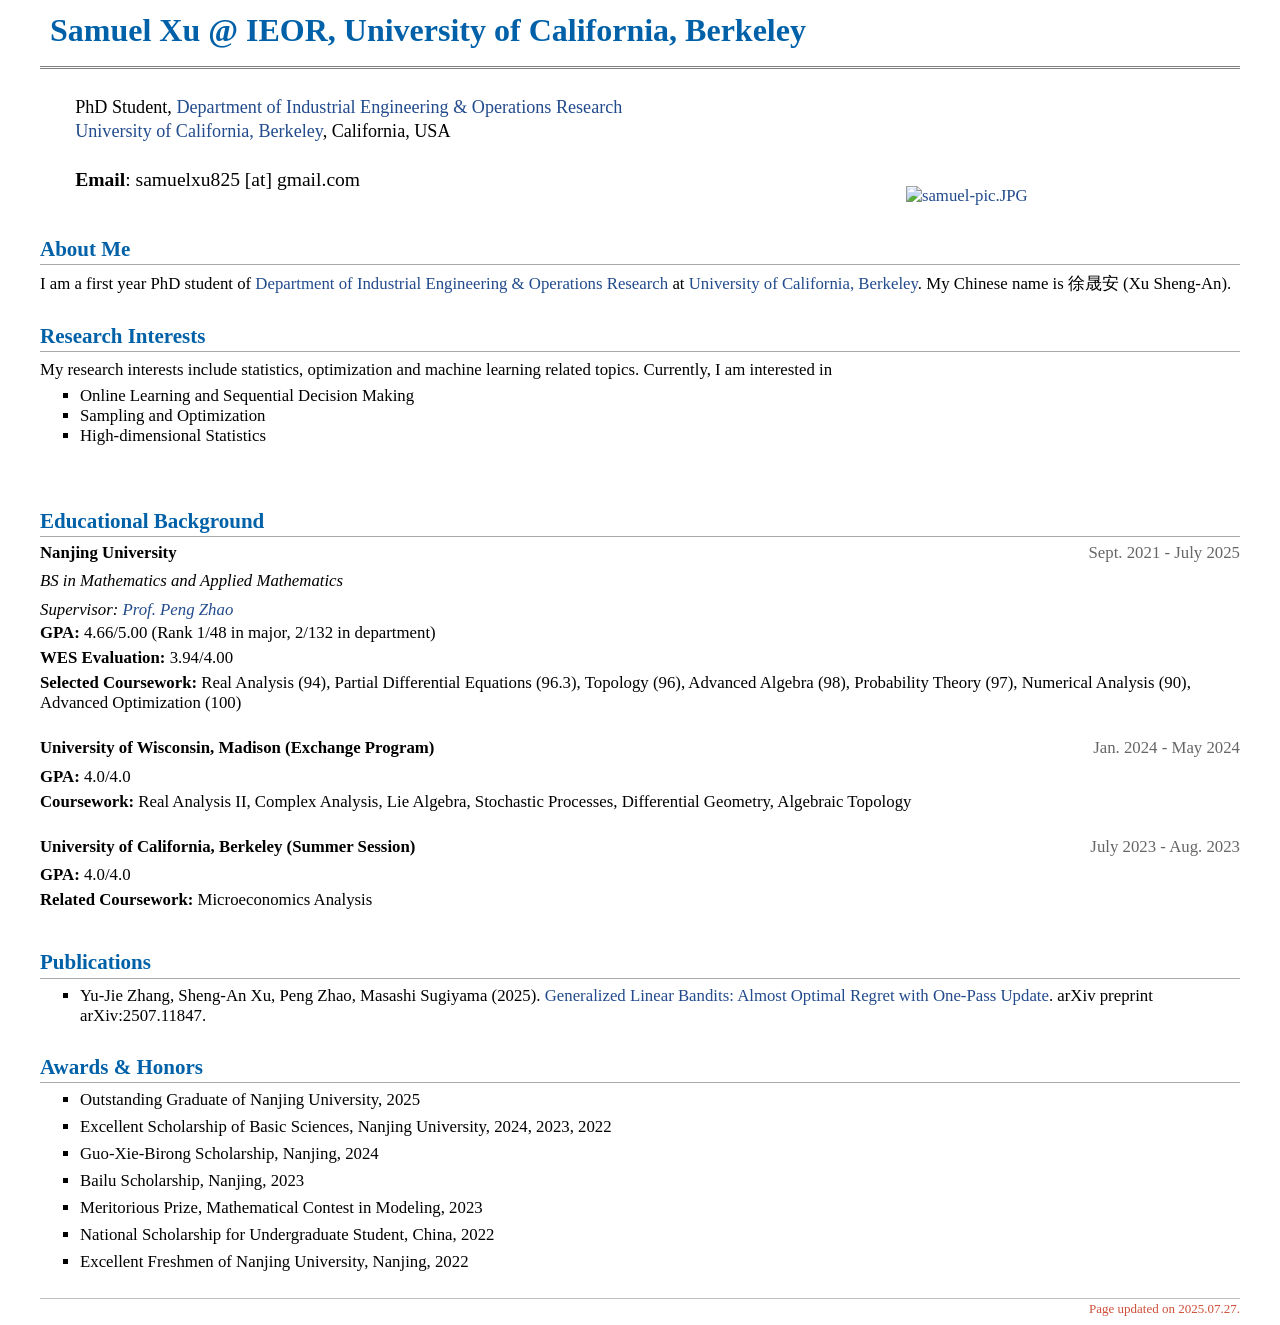
==== index.html @ 1477d94a "1" ====
<!DOCTYPE html PUBLIC "-//W3C//DTD XHTML 1.1//EN" "http://www.w3.org/TR/xhtml11/DTD/xhtml11.dtd">
<html xmlns="http://www.w3.org/1999/xhtml" xml:lang="en">
<head><meta http-equiv="Content-Type" content="text/html; charset=UTF-8">
<meta name="generator" content="jemdoc, see http://jemdoc.jaboc.net/">

<link rel="stylesheet" href="./Samuel@files/jemdoc.css" type="text/css">
<title>Samuel Xu</title>
</head>
<body data-gr-c-s-loaded="true" data-new-gr-c-s-check-loaded="14.1063.0" data-gr-ext-installed="">
<div id="layout-content">
<div id="toptitle">
<h1><span style="padding-left:10px;"></span><font size="+3">Samuel Xu @ IEOR, University of California, Berkeley</font> </h1>
</div>

<table class="imgtable"><tbody><tr>
<td><span style="padding-left:10px;"></span></td>
<td align="left" valign="bottom"><p>
    <font style = "font-size: 1.08em;">PhD Student, <a href="https://ieor.berkeley.edu">Department of Industrial Engineering & Operations Research</a></font><br>
    <!-- <font style = "font-size: 1.08em;">Undergraduate Student, <a href="https://math.nju.edu.cn">School of Mathematics, Nanjing University</a></font><br> -->
    <font style = "font-size: 1.08em;"><a href="https://berkeley.edu">University of California, Berkeley</a>, California, USA<br><br>
<font style = "font-size: 1.08em;"><b>Email</b>: samuelxu825 [at] gmail.com</font><br>
<!-- <font style = "font-size: 1.08em;"><b>Supervisor</b>: <a href="http://www.lamda.nju.edu.cn/zhaop" target="_blank">Prof. Peng Zhao</a>.</font> -->
<!-- <font style = "font-size: 1.08em;"><b>Supervisor</b>: <a href="https://sites.google.com/site/optyingcui/" target="_blank">Prof. Ying Cui</a>.</font> -->
</p>
<!-- [<a href="./resume/Shengan_Xu_CV.pdf">CV</a>, <a href="https://github.com/samuel-xu825">Github</a>] -->
</td>
<td><span style="padding-left:250px;"></span></td>
<td valign="bottom"><a href="./Samuel@files/samuel-pic.JPG"><img src="./Samuel@files/samuel-pic.JPG" alt="samuel-pic.JPG" width="266 px" height="200 px"></a>&nbsp;</td>
</tr></tbody></table>




<h2>About Me</h2>
<!-- I am a first year PhD student of <a href="https://math.nju.edu.cn">School of Mathematics</a> in <a href="https://njunju.nju.edu.cn/EN/wbout/main.htm">Nanjing University</a>. -->
I am a first year PhD student of <a href="https://ieor.berkeley.edu">Department of Industrial Engineering & Operations Research</a> at <a href="https://berkeley.edu">University of California, Berkeley</a>. 
My Chinese name is <span style="font-family: 'KaiTi', '楷体', serif;">徐晟安 (Xu Sheng-An)</span>.
<br>


<h2>Research Interests</h2>
<p>My research interests include statistics, optimization and machine learning related topics. Currently, I am interested in 
</p>
<ul>
	<li style = "margin: 0px 0">Online Learning and Sequential Decision Making</li>
	<li style = "margin: 0px 0">Sampling and Optimization</li>
	<li style = "margin: 0px 0">High-dimensional Statistics</li>
</ul><br>

<h2> Educational Background </h2>
    <div class="entry">
        <div class="school-header">
            <strong>Nanjing University</strong>
            <span class="date">Sept. 2021 - July 2025</span>
        </div>
        <div class="degree">
            <em>BS in Mathematics and Applied Mathematics</em>
        </div>
        <div class="supervisor">
            <em>Supervisor: <a href="http://www.lamda.nju.edu.cn/zhaop" target="_blank">Prof. Peng Zhao</a></em>
        </div>
        <div class="onecolentry">
            <ul class="highlights">
                <li><strong>GPA:</strong> 4.66/5.00 (Rank 1/48 in major, 2/132 in department)</li>
                <li><strong>WES Evaluation:</strong> 3.94/4.00</li>
                <li><strong>Selected Coursework:</strong> Real Analysis (94), Partial Differential Equations (96.3), Topology (96), Advanced Algebra (98), Probability Theory (97), Numerical Analysis (90), Advanced Optimization (100)</li>
            </ul>
        </div>
    </div>

    <div class="entry">
        <div class="school-header">
            <strong>University of Wisconsin, Madison (Exchange Program)</strong>
            <span class="date">Jan. 2024 - May 2024</span>
        </div>
        <div class="onecolentry">
            <ul class="highlights">
                <li><strong>GPA:</strong> 4.0/4.0</li>
                <li><strong>Coursework:</strong> Real Analysis II, Complex Analysis, Lie Algebra, Stochastic Processes, Differential Geometry, Algebraic Topology</li>
            </ul>
        </div>
    </div>

    <div class="entry">
        <div class="school-header">
            <strong>University of California, Berkeley (Summer Session)</strong>
            <span class="date">July 2023 - Aug. 2023</span>
        </div>
        <div class="onecolentry">
            <ul class="highlights">
                <li><strong>GPA:</strong> 4.0/4.0</li>
                <li><strong>Related Coursework:</strong> Microeconomics Analysis</li>
            </ul>
        </div>
    </div>

    <h2> Publications </h2>
    <ul>
    <li style = "margin: 7px 0">Yu-Jie Zhang, Sheng-An Xu, Peng Zhao, Masashi Sugiyama (2025). <a href="https://arxiv.org/abs/2507.11847">Generalized Linear Bandits: Almost Optimal Regret with One-Pass Update</a>. arXiv preprint arXiv:2507.11847.</li>
    </ul>
    
    <h2> Awards & Honors </h2>
    <ul>
    <li style = "margin: 7px 0">Outstanding Graduate of Nanjing University, 2025</li>
    <li style = "margin: 7px 0">Excellent Scholarship of Basic Sciences, Nanjing University, 2024, 2023, 2022</li>
    <li style = "margin: 7px 0">Guo-Xie-Birong Scholarship, Nanjing, 2024</li>	
    <li style = "margin: 7px 0">Bailu Scholarship, Nanjing, 2023</li>
    <li style = "margin: 7px 0">Meritorious Prize, Mathematical Contest in Modeling, 2023</li>
    <li style = "margin: 7px 0">National Scholarship for Undergraduate Student, China, 2022</li>
    <li style = "margin: 7px 0">Excellent Freshmen of Nanjing University, Nanjing, 2022</li>
    </ul>
    
    <div id="footer">
    <div id="footer-text">
    Page updated on 2025.07.27.
    </div>
    </div>
    </div>
    </div></body><grammarly-desktop-integration data-grammarly-shadow-root="true"></grammarly-desktop-integration></html>
---- Samuel@files/jemdoc.css ----
/* Default css file for jemdoc. */

table#tlayout {
    border: none;
    border-collapse: separate;
    background: white;
}

body {
	background: white;
	font-family: Georgia, serif;
	padding-bottom: 8px;
	margin: 0;
	text-align: center;
}

#layout-menu {
	background: #f6f6f6;
	border: 1px solid #dddddd;
	padding-top: 0.5em;
	padding-left: 8px;
	padding-right: 8px;
	font-size: 1em;
	width: auto;
	white-space: nowrap;
    text-align: left;
    vertical-align: top;
}

#layout-menu td {
	background: #f4f4f4;
    vertical-align: top;
}

#layout-content {
	padding-top: 0.0em;
	padding-left: 1.0em;
	padding-right: 1.0em;
    border: none;
    background: white;
    text-align: left;
    vertical-align: top;
    width:1200px;
    margin: auto;
    font-size: 1.05em;
}

#layout-menu a {
	line-height: 1.5em;
	margin-left: 0.5em;
}

tt {
    background: #ffffdd;
}

pre, tt {
	font-size: 90%;
	font-family: monaco, monospace;
}

a, a > tt {
	color: #224b8d;
	text-decoration: none;
}

a:hover {
	border-bottom: 1px gray dotted;
}

#layout-menu a.current:link, #layout-menu a.current:visited {
	color: #022b6d;
	border-bottom: 1px gray solid;
}
#layout-menu a:link, #layout-menu a:visited, #layout-menu a:hover {
	color: #527bbd;
	text-decoration: none;
}
#layout-menu a:hover {
	text-decoration: none;
}

div.menu-category {
	border-bottom: 1px solid gray;
	margin-top: 0.8em;
	padding-top: 0.2em;
	padding-bottom: 0.1em;
	font-weight: bold;
}

div.menu-item {
	padding-left: 16px;
	text-indent: -16px;
}

div#toptitle {
	padding-bottom: 0.2em;
	margin-bottom: 1.5em;
	border-bottom: 3px double gray;
}

/* Reduce space if we begin the page with a title. */
div#toptitle + h2, div#toptitle + h3 {
	margin-top: -0.7em;
}

div#subtitle {
	margin-top: 0.0em;
	margin-bottom: 0.0em;
	padding-top: 0em;
	padding-bottom: 0.1em;
}

em {
	font-style: italic;
}

strong {
	font-weight: bold;
}


h1, h2, h3 {
	margin-top: 0.7em;
	margin-bottom: 0.3em;
	padding-bottom: 0.2em;
	line-height: 1.0;
	padding-top: 0.5em;
	border-bottom: 1px solid #aaaaaa;
	font-family: Georgia, serif;
}

h1 {
    color: #0061A8;
	font-size: 165%;
}

h2 {
    color: #0061A8;
	padding-top: 0.8em;
	font-size: 125%;
}

h2 + h3 {
    padding-top: 0.2em;
}

h3 {
    color: #000000;
	font-size: 110%;
	border-bottom: none;
}

p {
	margin-top: 0.0em;
	margin-bottom: 0.8em;
	padding: 0;
	line-height: 1.3;
}

pre {
	padding: 0;
	margin: 0;
}

div#footer {
	font-size: small;
	border-top: 1px solid #c0c0c0;
	padding-top: 0.1em;
	margin-top: 2.0em;
	color: #CD4F39;
}

div#footer a {
	color: #80a0b0;
}

div#footer-text {
	float: right;
	padding-bottom: 8px;
}

ul, ol, dl {
	margin-top: 0.2em;
	padding-top: 0;
	margin-bottom: 0.8em;
}

dt {
	margin-top: 0.5em;
	margin-bottom: 0;
}

dl {
	margin-left: 20px;
}

dd {
	color: #222222;
}

dd > *:first-child {
	margin-top: 0;
}

ul {
	list-style-position: outside;
	list-style-type: square;
}

p + ul, p + ol {
	margin-top: -0.5em;
}

li ul, li ol {
	margin-top: -0.3em;
}

ol {
	list-style-position: outside;
	list-style-type: decimal;
}

li p, dd p {
	margin-bottom: 0.3em;
}


ol ol {
	list-style-type: lower-alpha;
}

ol ol ol {
	list-style-type: lower-roman;
}

p + div.codeblock {
	margin-top: -0.6em;
}

div.codeblock, div.infoblock {
	margin-right: 0%;
	margin-top: 1.2em;
	margin-bottom: 1.3em;
}

div.blocktitle {
	font-weight: bold;
	color: #cd7b62;
	margin-top: 1.2em;
	margin-bottom: 0.1em;
}

div.blockcontent {
	border: 1px solid silver;
	padding: 0.3em 0.5em;
}

div.infoblock > div.blockcontent {
	background: #ffffee;
}

div.blockcontent p + ul, div.blockcontent p + ol {
	margin-top: 0.4em;
}

div.infoblock p {
	margin-bottom: 0em;
}

div.infoblock li p, div.infoblock dd p {
	margin-bottom: 0.5em;
}

div.infoblock p + p {
	margin-top: 0.8em;
}

div.codeblock > div.blockcontent {
	background: #f6f6f6;
}

span.pycommand {
	color: #000070;
}

span.statement {
	color: #008800;
}
span.builtin {
	color: #000088;
}
span.special {
	color: #990000;
}
span.operator {
	color: #880000;
}
span.error {
	color: #aa0000;
}
span.comment, span.comment > *, span.string, span.string > * {
	color: #606060;
}

@media print {
	#layout-menu { display: none; }
}

#fwtitle {
	margin: 2px;
}

#fwtitle #toptitle {
	padding-left: 0.5em;
	margin-bottom: 0.5em;
}

#layout-content h1:first-child, #layout-content h2:first-child, #layout-content h3:first-child {
	margin-top: -0.7em;
}

div#toptitle h1, #layout-content div#toptitle h1 {
	margin-bottom: 0.5em;
	padding-bottom: 0.1em;
	padding-top: 0;
	margin-top: 0.5em;
	border-bottom: none;
}

img.eq {
	padding: 0;
	padding-left: 0.1em;
	padding-right: 0.1em;
	margin: 0;
}

img.eqwl {
	padding-left: 2em;
	padding-top: 0.6em;
	padding-bottom: 0.2em;
	margin: 0;
}

table {
    border: 2px solid black;
    border-collapse: collapse;
}

td {
    padding: 2px;
    padding-left: 0.5em;
    padding-right: 0.5em;
    text-align: center;
    border: 1px solid gray;
}

table + table {
    margin-top: 1em;
}

tr.heading {
    font-weight: bold;
    border-bottom: 2px solid black;
}

img {
    border: none;
}

table.imgtable, table.imgtable td {
    border: none;
    text-align: left;
}

.school-header {
    display: flex;
    justify-content: space-between;
    align-items: baseline;
    margin-bottom: 0.5em; /* 调整学校名称和日期与下方内容的间距 */
}

.school-header strong {
    margin-right: 1em; /* 增加学校名称和日期之间的间距 */
}

.date {
    font-weight: normal;
    color: #666; /* 可选：让日期颜色稍浅 */
}

.degree {
    margin-bottom: 0.5em; /* 调整专业名称与下方内容的间距 */
}

.entry {
    margin-bottom: 1.5em; /* 调整每个教育经历之间的间距 */
}

.highlights {
    list-style-type: none;
    padding-left: 0;
}

.highlights li {
    margin-bottom: 0.3em; /* 调整列表项之间的间距 */
}
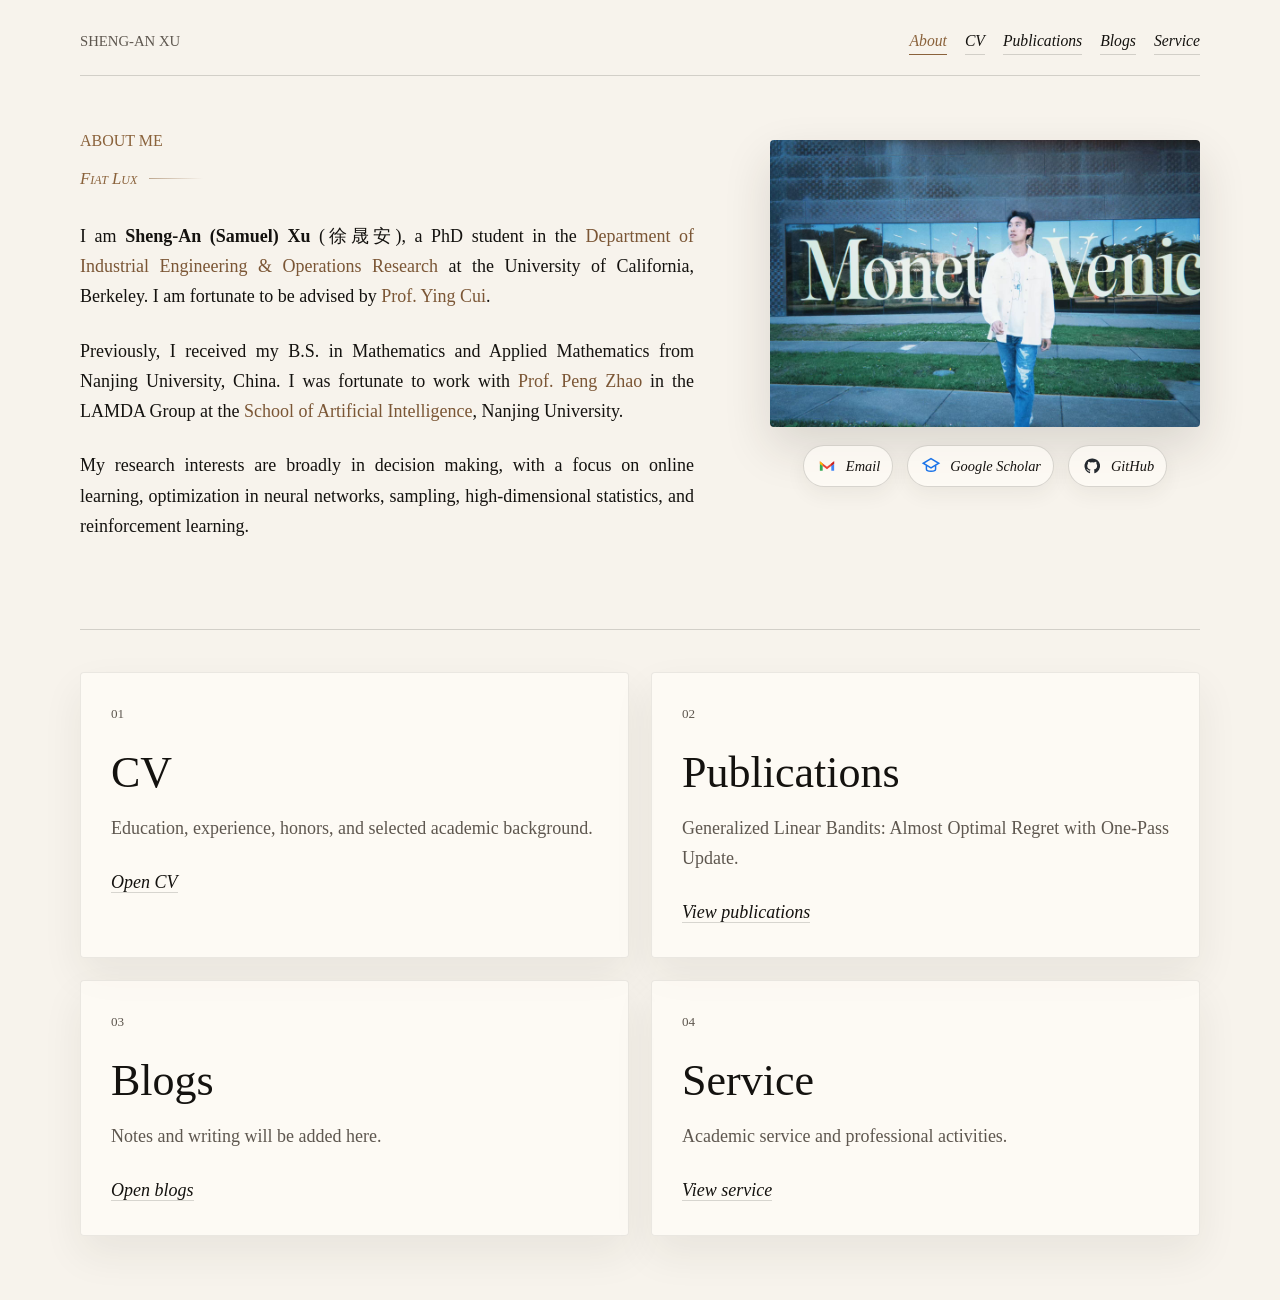
==== commit bc63479a: "Update personal homepage and CV" ====
--- a/index.html
+++ b/index.html
@@ -1,119 +1,116 @@
-<!DOCTYPE html PUBLIC "-//W3C//DTD XHTML 1.1//EN" "http://www.w3.org/TR/xhtml11/DTD/xhtml11.dtd">
-<html xmlns="http://www.w3.org/1999/xhtml" xml:lang="en">
-<head><meta http-equiv="Content-Type" content="text/html; charset=UTF-8">
-<meta name="generator" content="jemdoc, see http://jemdoc.jaboc.net/">
+<!DOCTYPE html>
+<html lang="en">
+<head>
+  <meta charset="UTF-8">
+  <meta name="viewport" content="width=device-width, initial-scale=1.0">
+  <meta name="description" content="Personal homepage of Sheng-An (Samuel) Xu.">
+  <link rel="stylesheet" href="./Samuel@files/jemdoc.css" type="text/css">
+  <link rel="icon" href="data:,">
+  <title>Sheng-An (Samuel) Xu</title>
+</head>
+<body>
+  <main class="page">
+    <header class="site-header">
+      <p class="small-title"><a href="./index.html">Sheng-An Xu</a></p>
+      <nav class="top-links" aria-label="Site navigation">
+        <a href="./index.html" aria-current="page">About</a>
+        <a href="./cv.html">CV</a>
+        <a href="./publications.html">Publications</a>
+        <a href="./blogs.html">Blogs</a>
+        <a href="./service.html">Service</a>
+      </nav>
+    </header>
 
-<link rel="stylesheet" href="./Samuel@files/jemdoc.css" type="text/css">
-<title>Samuel Xu</title>
-</head>
-<body data-gr-c-s-loaded="true" data-new-gr-c-s-check-loaded="14.1063.0" data-gr-ext-installed="">
-<div id="layout-content">
-<div id="toptitle">
-<h1><span style="padding-left:10px;"></span><font size="+3">Samuel Xu @ IEOR, University of California, Berkeley</font> </h1>
-</div>
+    <section id="about" class="intro" aria-labelledby="about-title">
+      <div class="about-text">
+        <div class="identity">
+          <h1 id="about-title">About me</h1>
+          <p class="latin-motto">Fiat Lux</p>
+        </div>
 
-<table class="imgtable"><tbody><tr>
-<td><span style="padding-left:10px;"></span></td>
-<td align="left" valign="bottom"><p>
-    <font style = "font-size: 1.08em;">PhD Student, <a href="https://ieor.berkeley.edu">Department of Industrial Engineering & Operations Research</a></font><br>
-    <!-- <font style = "font-size: 1.08em;">Undergraduate Student, <a href="https://math.nju.edu.cn">School of Mathematics, Nanjing University</a></font><br> -->
-    <font style = "font-size: 1.08em;"><a href="https://berkeley.edu">University of California, Berkeley</a>, California, USA<br><br>
-<font style = "font-size: 1.08em;"><b>Email</b>: samuelxu825 [at] gmail.com</font><br>
-<!-- <font style = "font-size: 1.08em;"><b>Supervisor</b>: <a href="http://www.lamda.nju.edu.cn/zhaop" target="_blank">Prof. Peng Zhao</a>.</font> -->
-<!-- <font style = "font-size: 1.08em;"><b>Supervisor</b>: <a href="https://sites.google.com/site/optyingcui/" target="_blank">Prof. Ying Cui</a>.</font> -->
-</p>
-<!-- [<a href="./resume/Shengan_Xu_CV.pdf">CV</a>, <a href="https://github.com/samuel-xu825">Github</a>] -->
-</td>
-<td><span style="padding-left:250px;"></span></td>
-<td valign="bottom"><a href="./Samuel@files/samuel-pic.JPG"><img src="./Samuel@files/samuel-pic.JPG" alt="samuel-pic.JPG" width="266 px" height="200 px"></a>&nbsp;</td>
-</tr></tbody></table>
+        <div class="about-copy">
+          <p>
+            I am <strong>Sheng-An (Samuel) Xu</strong> (徐晟安), a PhD student in the
+            <a href="https://ieor.berkeley.edu" target="_blank" rel="noopener">Department of Industrial Engineering &amp; Operations Research</a> at the University of California, Berkeley. I am fortunate to be advised by
+            <a href="https://sites.google.com/site/optyingcui/" target="_blank" rel="noopener">Prof. Ying Cui</a>.
+          </p>
+          <p>
+            Previously, I received my B.S. in Mathematics and Applied Mathematics from Nanjing University, China. I was fortunate to work with
+            <a href="https://www.pengzhao-ml.com" target="_blank" rel="noopener">Prof. Peng Zhao</a> in the LAMDA Group at the
+            <a href="https://ai.nju.edu.cn/main.psp" target="_blank" rel="noopener">School of Artificial Intelligence</a>, Nanjing University.
+          </p>
+          <p>
+            My research interests are broadly in decision making, with a focus on online learning, optimization in neural networks, sampling, high-dimensional statistics, and reinforcement learning.
+          </p>
+        </div>
+      </div>
 
+      <figure class="hero-figure">
+        <img src="./400.JPG" alt="Sheng-An Xu at the Monet exhibition">
+        <figcaption class="profile-links" aria-label="Profile links">
+          <a class="profile-link gmail-link" href="mailto:shengan_xu@berkeley.edu" aria-label="Email Sheng-An Xu">
+            <span class="icon gmail-icon" aria-hidden="true">
+              <svg viewBox="0 0 24 24" focusable="false">
+                <path d="M4.2 6.8v10.4h3.1V9.9L12 13.4l4.7-3.5v7.3h3.1V6.8l-7.8 5.9-7.8-5.9z" fill="#ffffff"/>
+                <path d="M4.2 6.8l7.8 5.9 7.8-5.9v2.8L12 15.5 4.2 9.6V6.8z" fill="#ea4335"/>
+                <path d="M4.2 9.6v7.6h3.1v-5.3L4.2 9.6z" fill="#34a853"/>
+                <path d="M16.7 11.9v5.3h3.1V9.6l-3.1 2.3z" fill="#4285f4"/>
+                <path d="M4.2 6.8v2.8l3.1 2.3V9.2L4.2 6.8z" fill="#fbbc04"/>
+                <path d="M19.8 6.8l-3.1 2.4v2.7l3.1-2.3V6.8z" fill="#c5221f"/>
+              </svg>
+            </span>
+            <span>Email</span>
+          </a>
+          <a class="profile-link scholar-link" href="https://scholar.google.com/citations?user=dIqdd3AAAAAJ&hl=en" target="_blank" rel="noopener" aria-label="Google Scholar profile">
+            <span class="icon scholar-icon" aria-hidden="true">
+              <svg viewBox="0 0 24 24" focusable="false">
+                <path d="M12 4l8.5 5L12 14 3.5 9 12 4z" fill="none" stroke="currentColor" stroke-width="1.6"/>
+                <path d="M7 11.4v4.1c0 1.1 2.2 2.2 5 2.2s5-1.1 5-2.2v-4.1" fill="none" stroke="currentColor" stroke-width="1.6"/>
+              </svg>
+            </span>
+            <span>Google Scholar</span>
+          </a>
+          <a class="profile-link github-link" href="https://github.com/samuel-xu825" target="_blank" rel="noopener" aria-label="GitHub profile">
+            <span class="icon github-icon" aria-hidden="true">
+              <svg viewBox="0 0 24 24" focusable="false">
+                <path d="M12 3.8a8.2 8.2 0 0 0-2.6 16c.4.1.5-.2.5-.4v-1.5c-2.2.5-2.7-.9-2.7-.9-.4-.9-.9-1.2-.9-1.2-.8-.5.1-.5.1-.5.8.1 1.3.9 1.3.9.8 1.3 2 1 2.2.8.1-.6.3-1 .5-1.2-1.8-.2-3.6-.9-3.6-4a3.1 3.1 0 0 1 .9-2.2c-.1-.2-.4-1 .1-2.1 0 0 .7-.2 2.3.8a7.7 7.7 0 0 1 4.2 0c1.6-1 2.3-.8 2.3-.8.5 1.1.2 1.9.1 2.1a3.1 3.1 0 0 1 .9 2.2c0 3.1-1.9 3.8-3.6 4 .3.2.5.7.5 1.5v2.1c0 .2.2.5.6.4A8.2 8.2 0 0 0 12 3.8z" fill="currentColor"/>
+              </svg>
+            </span>
+            <span>GitHub</span>
+          </a>
+        </figcaption>
+      </figure>
+    </section>
 
+    <section class="modules" aria-label="Homepage modules">
+      <article class="module">
+        <p class="module-label">01</p>
+        <h2>CV</h2>
+        <p>Education, experience, honors, and selected academic background.</p>
+        <a href="./cv.html">Open CV</a>
+      </article>
 
+      <article class="module">
+        <p class="module-label">02</p>
+        <h2>Publications</h2>
+        <p>Generalized Linear Bandits: Almost Optimal Regret with One-Pass Update.</p>
+        <a href="./publications.html">View publications</a>
+      </article>
 
-<h2>About Me</h2>
-<!-- I am a first year PhD student of <a href="https://math.nju.edu.cn">School of Mathematics</a> in <a href="https://njunju.nju.edu.cn/EN/wbout/main.htm">Nanjing University</a>. -->
-I am a first year PhD student of <a href="https://ieor.berkeley.edu">Department of Industrial Engineering & Operations Research</a> at <a href="https://berkeley.edu">University of California, Berkeley</a>. 
-My Chinese name is <span style="font-family: 'KaiTi', '楷体', serif;">徐晟安 (Xu Sheng-An)</span>.
-<br>
+      <article class="module">
+        <p class="module-label">03</p>
+        <h2>Blogs</h2>
+        <p>Notes and writing will be added here.</p>
+        <a href="./blogs.html">Open blogs</a>
+      </article>
 
-
-<h2>Research Interests</h2>
-<p>My research interests include statistics, optimization and machine learning related topics. Currently, I am interested in 
-</p>
-<ul>
-	<li style = "margin: 0px 0">Online Learning and Sequential Decision Making</li>
-	<li style = "margin: 0px 0">Sampling and Optimization</li>
-	<li style = "margin: 0px 0">High-dimensional Statistics</li>
-</ul><br>
-
-<h2> Educational Background </h2>
-    <div class="entry">
-        <div class="school-header">
-            <strong>Nanjing University</strong>
-            <span class="date">Sept. 2021 - July 2025</span>
-        </div>
-        <div class="degree">
-            <em>BS in Mathematics and Applied Mathematics</em>
-        </div>
-        <div class="supervisor">
-            <em>Supervisor: <a href="http://www.lamda.nju.edu.cn/zhaop" target="_blank">Prof. Peng Zhao</a></em>
-        </div>
-        <div class="onecolentry">
-            <ul class="highlights">
-                <li><strong>GPA:</strong> 4.66/5.00 (Rank 1/48 in major, 2/132 in department)</li>
-                <li><strong>WES Evaluation:</strong> 3.94/4.00</li>
-                <li><strong>Selected Coursework:</strong> Real Analysis (94), Partial Differential Equations (96.3), Topology (96), Advanced Algebra (98), Probability Theory (97), Numerical Analysis (90), Advanced Optimization (100)</li>
-            </ul>
-        </div>
-    </div>
-
-    <div class="entry">
-        <div class="school-header">
-            <strong>University of Wisconsin, Madison (Exchange Program)</strong>
-            <span class="date">Jan. 2024 - May 2024</span>
-        </div>
-        <div class="onecolentry">
-            <ul class="highlights">
-                <li><strong>GPA:</strong> 4.0/4.0</li>
-                <li><strong>Coursework:</strong> Real Analysis II, Complex Analysis, Lie Algebra, Stochastic Processes, Differential Geometry, Algebraic Topology</li>
-            </ul>
-        </div>
-    </div>
-
-    <div class="entry">
-        <div class="school-header">
-            <strong>University of California, Berkeley (Summer Session)</strong>
-            <span class="date">July 2023 - Aug. 2023</span>
-        </div>
-        <div class="onecolentry">
-            <ul class="highlights">
-                <li><strong>GPA:</strong> 4.0/4.0</li>
-                <li><strong>Related Coursework:</strong> Microeconomics Analysis</li>
-            </ul>
-        </div>
-    </div>
-
-    <h2> Publications </h2>
-    <ul>
-    <li style = "margin: 7px 0">Yu-Jie Zhang, Sheng-An Xu, Peng Zhao, Masashi Sugiyama (2025). <a href="https://arxiv.org/abs/2507.11847">Generalized Linear Bandits: Almost Optimal Regret with One-Pass Update</a>. arXiv preprint arXiv:2507.11847.</li>
-    </ul>
-    
-    <h2> Awards & Honors </h2>
-    <ul>
-    <li style = "margin: 7px 0">Outstanding Graduate of Nanjing University, 2025</li>
-    <li style = "margin: 7px 0">Excellent Scholarship of Basic Sciences, Nanjing University, 2024, 2023, 2022</li>
-    <li style = "margin: 7px 0">Guo-Xie-Birong Scholarship, Nanjing, 2024</li>	
-    <li style = "margin: 7px 0">Bailu Scholarship, Nanjing, 2023</li>
-    <li style = "margin: 7px 0">Meritorious Prize, Mathematical Contest in Modeling, 2023</li>
-    <li style = "margin: 7px 0">National Scholarship for Undergraduate Student, China, 2022</li>
-    <li style = "margin: 7px 0">Excellent Freshmen of Nanjing University, Nanjing, 2022</li>
-    </ul>
-    
-    <div id="footer">
-    <div id="footer-text">
-    Page updated on 2025.07.27.
-    </div>
-    </div>
-    </div>
-    </div></body><grammarly-desktop-integration data-grammarly-shadow-root="true"></grammarly-desktop-integration></html>+      <article class="module">
+        <p class="module-label">04</p>
+        <h2>Service</h2>
+        <p>Academic service and professional activities.</p>
+        <a href="./service.html">View service</a>
+      </article>
+    </section>
+  </main>
+</body>
+</html>
--- a/Samuel@files/jemdoc.css
+++ b/Samuel@files/jemdoc.css
@@ -1,407 +1,643 @@
-/* Default css file for jemdoc. */
-
-table#tlayout {
-    border: none;
-    border-collapse: separate;
-    background: white;
+:root {
+  --paper: #f7f3ec;
+  --paper-strong: #fffdf7;
+  --ink: #14120f;
+  --muted: #5e574f;
+  --line: rgba(23, 20, 17, 0.16);
+  --accent: #8a623b;
+  --link: #7b5635;
+  --link-hover: #4d3421;
+  --soft-shadow: 0 18px 42px rgba(44, 36, 27, 0.07);
+}
+
+* {
+  box-sizing: border-box;
+}
+
+html {
+  scroll-behavior: smooth;
 }
 
 body {
-	background: white;
-	font-family: Georgia, serif;
-	padding-bottom: 8px;
-	margin: 0;
-	text-align: center;
-}
-
-#layout-menu {
-	background: #f6f6f6;
-	border: 1px solid #dddddd;
-	padding-top: 0.5em;
-	padding-left: 8px;
-	padding-right: 8px;
-	font-size: 1em;
-	width: auto;
-	white-space: nowrap;
+  margin: 0;
+  background: var(--paper);
+  color: var(--ink);
+  font-family: Palatino, "Palatino Linotype", "Book Antiqua", Georgia, "Times New Roman", serif;
+  font-size: 18px;
+  line-height: 1.68;
+  overflow-wrap: break-word;
+}
+
+a {
+  color: var(--link);
+  text-decoration: none;
+  overflow-wrap: anywhere;
+}
+
+a:hover {
+  color: var(--link-hover);
+}
+
+.page {
+  width: min(1120px, calc(100% - 44px));
+  margin: 0 auto;
+  padding: 28px 0 64px;
+}
+
+.site-header {
+  display: flex;
+  align-items: center;
+  justify-content: space-between;
+  gap: 24px;
+  padding: 0 0 20px;
+  border-bottom: 1px solid var(--line);
+}
+
+.small-title {
+  margin: 0;
+  color: var(--muted);
+  font-size: 0.92rem;
+  letter-spacing: 0;
+  text-transform: uppercase;
+}
+
+.small-title a {
+  color: inherit;
+}
+
+.top-links {
+  display: flex;
+  flex-wrap: wrap;
+  justify-content: flex-end;
+  gap: 18px;
+  font-size: 0.98rem;
+  font-style: italic;
+}
+
+.top-links a,
+.module a {
+  color: var(--ink);
+  border-bottom: 1px solid var(--line);
+}
+
+.top-links a:hover,
+.top-links a[aria-current="page"],
+.module a:hover {
+  color: var(--accent);
+  border-bottom-color: var(--accent);
+}
+
+.intro {
+  display: grid;
+  grid-template-columns: minmax(0, 1fr) minmax(300px, 430px);
+  align-items: start;
+  gap: clamp(34px, 6vw, 76px);
+  padding: 54px 0 64px;
+  border-bottom: 1px solid var(--line);
+}
+
+.about-text {
+  min-width: 0;
+}
+
+.hero-figure {
+  justify-self: end;
+  width: min(100%, 430px);
+  margin: 10px 0 0;
+  padding: 0;
+}
+
+.hero-figure img {
+  display: block;
+  width: 100%;
+  height: auto;
+  border-radius: 4px;
+  box-shadow: 0 20px 48px rgba(46, 37, 28, 0.14);
+}
+
+.profile-links {
+  display: flex;
+  justify-content: center;
+  gap: 14px;
+  margin-top: 18px;
+}
+
+.profile-link {
+  display: inline-flex;
+  align-items: center;
+  gap: 8px;
+  padding: 8px 12px;
+  color: var(--ink);
+  background: rgba(255, 253, 247, 0.72);
+  border: 1px solid var(--line);
+  border-radius: 999px;
+  font-size: 0.9rem;
+  font-style: italic;
+  box-shadow: 0 8px 20px rgba(52, 43, 33, 0.06);
+}
+
+.profile-link:hover {
+  color: var(--link);
+  border-color: rgba(123, 86, 53, 0.32);
+}
+
+.icon {
+  display: inline-flex;
+  align-items: center;
+  justify-content: center;
+  width: 22px;
+  height: 22px;
+}
+
+.icon svg {
+  display: block;
+  width: 22px;
+  height: 22px;
+}
+
+.gmail-icon {
+  color: #c74636;
+}
+
+.scholar-icon {
+  color: #1a73e8;
+}
+
+.github-icon {
+  color: #24292f;
+}
+
+.module-label {
+  margin: 0 0 16px;
+  color: var(--accent);
+  font-size: 0.82rem;
+  letter-spacing: 0;
+  text-transform: uppercase;
+}
+
+h2 {
+  margin: 0;
+  font-weight: 400;
+  letter-spacing: 0;
+}
+
+h1 {
+  margin: 0;
+  color: var(--accent);
+  font-size: 1rem;
+  font-weight: 400;
+  letter-spacing: 0;
+  line-height: 1.4;
+  text-transform: uppercase;
+}
+
+.identity {
+  margin-bottom: 28px;
+}
+
+.latin-motto {
+  display: inline-flex;
+  align-items: center;
+  gap: 12px;
+  margin: 12px 0 0;
+  color: var(--accent);
+  font-size: 1.05rem;
+  font-style: italic;
+  font-variant: small-caps;
+}
+
+.latin-motto::after {
+  content: "";
+  width: 54px;
+  height: 1px;
+  background: linear-gradient(to right, rgba(138, 98, 59, 0.52), rgba(138, 98, 59, 0));
+}
+
+.chinese-name {
+  margin: 28px 0 0;
+  font-family: KaiTi, STKaiti, "楷体", "Kaiti SC", serif;
+  font-size: 2rem;
+  letter-spacing: 0.22em;
+}
+
+.about-copy {
+  max-width: 660px;
+  min-width: 0;
+}
+
+.about-copy p {
+  margin: 0 0 24px;
+  color: var(--ink);
+}
+
+.about-copy p,
+.module p,
+.cv-item p,
+.cv-item li,
+.skill-grid p,
+.quiet-card p,
+.pub-venue {
+  text-align: justify;
+  text-justify: inter-word;
+  hyphens: auto;
+}
+
+.modules {
+  display: grid;
+  grid-template-columns: repeat(2, minmax(0, 1fr));
+  gap: 22px;
+  padding-top: 42px;
+}
+
+.module {
+  min-height: 218px;
+  padding: 30px;
+  background: rgba(255, 253, 247, 0.72);
+  border: 1px solid rgba(23, 20, 17, 0.08);
+  border-radius: 4px;
+  box-shadow: var(--soft-shadow);
+}
+
+.module h2 {
+  margin-bottom: 16px;
+  font-size: clamp(1.75rem, 3.6vw, 2.75rem);
+  line-height: 1.08;
+}
+
+.module p {
+  margin: 0 0 24px;
+  color: var(--muted);
+}
+
+.module a {
+  font-style: italic;
+}
+
+.subpage {
+  padding: 56px 0 20px;
+}
+
+.page-heading {
+  display: flex;
+  align-items: flex-end;
+  justify-content: space-between;
+  gap: 24px;
+  margin-bottom: 38px;
+  padding-bottom: 28px;
+  border-bottom: 1px solid var(--line);
+}
+
+.page-heading h1 {
+  margin: 0;
+  color: var(--ink);
+  font-size: clamp(2.05rem, 4vw, 3.05rem);
+  font-weight: 400;
+  letter-spacing: 0;
+  line-height: 1.1;
+  text-transform: none;
+}
+
+.eyebrow {
+  margin: 0 0 12px;
+  color: var(--accent);
+  font-size: 0.78rem;
+  letter-spacing: 0;
+  text-transform: uppercase;
+}
+
+.page-action {
+  color: var(--ink);
+  border-bottom: 1px solid var(--line);
+  font-style: italic;
+  white-space: nowrap;
+}
+
+.page-action:hover {
+  color: var(--accent);
+  border-bottom-color: var(--accent);
+}
+
+.cv-shell {
+  display: grid;
+  grid-template-columns: 190px minmax(0, 1fr);
+  gap: clamp(24px, 5vw, 46px);
+  align-items: start;
+}
+
+.cv-toc {
+  position: sticky;
+  top: 24px;
+  display: flex;
+  flex-direction: column;
+  gap: 11px;
+  padding-top: 8px;
+  font-size: 0.96rem;
+  font-style: italic;
+}
+
+.cv-toc a {
+  width: fit-content;
+  color: var(--ink);
+  border-bottom: 1px solid var(--line);
+}
+
+.cv-toc a:hover {
+  color: var(--accent);
+  border-bottom-color: var(--accent);
+}
+
+.cv-card,
+.quiet-card,
+.publication-item {
+  background: rgba(255, 253, 247, 0.78);
+  border: 1px solid rgba(23, 20, 17, 0.08);
+  border-radius: 4px;
+  box-shadow: var(--soft-shadow);
+}
+
+.cv-card {
+  margin-bottom: 20px;
+  padding: clamp(24px, 4vw, 34px);
+}
+
+.cv-card h2,
+.quiet-card h2 {
+  margin: 0 0 20px;
+  color: var(--accent);
+  font-size: 1.48rem;
+  line-height: 1.2;
+}
+
+.info-list {
+  margin: 0;
+}
+
+.info-list div {
+  display: grid;
+  grid-template-columns: 130px minmax(0, 1fr);
+  gap: 18px;
+  padding: 12px 0;
+  border-top: 1px solid var(--line);
+}
+
+.info-list div:first-child {
+  border-top: 0;
+  padding-top: 0;
+}
+
+.info-list dt {
+  color: var(--accent);
+  font-size: 0.86rem;
+  letter-spacing: 0;
+  text-transform: uppercase;
+}
+
+.info-list dd {
+  margin: 0;
+}
+
+.cv-item {
+  display: grid;
+  grid-template-columns: 112px minmax(0, 1fr);
+  gap: 22px;
+  padding: 20px 0;
+  border-top: 1px solid var(--line);
+}
+
+.cv-card h2 + .cv-item {
+  padding-top: 0;
+  border-top: 0;
+}
+
+.cv-date {
+  margin: 0;
+  color: var(--accent);
+  font-size: 0.78rem;
+  letter-spacing: 0;
+  text-transform: uppercase;
+}
+
+.cv-item h3,
+.skill-grid h3,
+.pub-title {
+  margin: 0 0 8px;
+  color: var(--ink);
+  font-size: 1.05rem;
+  line-height: 1.3;
+}
+
+.cv-item p,
+.skill-grid p,
+.quiet-card p,
+.pub-authors,
+.pub-venue {
+  margin: 0 0 10px;
+  color: var(--ink);
+}
+
+.cv-item ul {
+  margin: 8px 0 0;
+  padding-left: 1.2rem;
+  color: var(--ink);
+}
+
+.skill-grid {
+  display: grid;
+  grid-template-columns: repeat(3, minmax(0, 1fr));
+  gap: 22px;
+}
+
+.publication-block {
+  max-width: 900px;
+}
+
+.publication-year {
+  margin: 0 0 18px;
+  color: var(--accent);
+  font-size: 1.62rem;
+}
+
+.publication-item {
+  display: grid;
+  grid-template-columns: 90px minmax(0, 1fr);
+  gap: 24px;
+  padding: clamp(22px, 4vw, 32px);
+}
+
+.pub-badge {
+  display: flex;
+  flex-direction: column;
+  align-items: center;
+  justify-content: center;
+  width: 66px;
+  height: 66px;
+  color: var(--accent);
+  border: 1px solid var(--line);
+  border-radius: 50%;
+  font-size: 1.18rem;
+  line-height: 1;
+}
+
+.pub-badge span {
+  margin-top: 6px;
+  font-size: 0.62rem;
+  letter-spacing: 0;
+}
+
+.pub-links {
+  margin: 12px 0 0;
+}
+
+.pub-links a {
+  color: var(--ink);
+  border-bottom: 1px solid var(--line);
+  font-style: italic;
+}
+
+.pub-links a:hover {
+  color: var(--accent);
+  border-bottom-color: var(--accent);
+}
+
+.quiet-card {
+  max-width: 760px;
+  padding: clamp(24px, 5vw, 38px);
+}
+
+:lang(zh) {
+  font-family: KaiTi, STKaiti, "楷体", "Kaiti SC", serif;
+}
+
+@media (max-width: 860px) {
+  body {
+    font-size: 17px;
+  }
+
+  .intro {
+    display: block;
+  }
+
+  .site-header {
+    display: block;
+  }
+
+  .top-links {
+    justify-content: flex-start;
+    margin-top: 10px;
+  }
+
+  .identity {
+    margin-bottom: 28px;
+  }
+
+  .hero-figure {
+    width: min(100%, 560px);
+    margin: 32px 0 0 auto;
+  }
+
+  .profile-links {
+    justify-content: flex-start;
+  }
+
+  .modules {
+    grid-template-columns: 1fr;
+  }
+
+  .page-heading {
+    display: block;
+  }
+
+  .page-action {
+    display: inline-block;
+    margin-top: 16px;
+  }
+
+  .cv-shell {
+    display: block;
+  }
+
+  .cv-toc {
+    position: static;
+    flex-direction: row;
+    flex-wrap: wrap;
+    margin-bottom: 22px;
+    padding-top: 0;
+  }
+
+  .skill-grid {
+    grid-template-columns: 1fr;
+  }
+}
+
+@media (max-width: 520px) {
+  body {
+    font-size: 16.5px;
+  }
+
+  .page {
+    width: min(100% - 28px, 1180px);
+    padding-top: 18px;
+  }
+
+  h1 {
+    font-size: 0.94rem;
+  }
+
+  .chinese-name {
+    font-size: 1.62rem;
+  }
+
+  .module {
+    min-height: auto;
+    padding: 24px;
+  }
+
+  .cv-card,
+  .quiet-card,
+  .publication-item {
+    padding: 26px;
+  }
+
+  .profile-links {
+    display: grid;
+    grid-template-columns: 1fr;
+    gap: 10px;
+  }
+
+  .profile-link {
+    justify-content: center;
+  }
+
+  .about-copy p,
+  .module p,
+  .cv-item p,
+  .cv-item li,
+  .skill-grid p,
+  .quiet-card p,
+  .pub-venue {
     text-align: left;
-    vertical-align: top;
-}
-
-#layout-menu td {
-	background: #f4f4f4;
-    vertical-align: top;
-}
-
-#layout-content {
-	padding-top: 0.0em;
-	padding-left: 1.0em;
-	padding-right: 1.0em;
-    border: none;
-    background: white;
-    text-align: left;
-    vertical-align: top;
-    width:1200px;
-    margin: auto;
-    font-size: 1.05em;
-}
-
-#layout-menu a {
-	line-height: 1.5em;
-	margin-left: 0.5em;
-}
-
-tt {
-    background: #ffffdd;
-}
-
-pre, tt {
-	font-size: 90%;
-	font-family: monaco, monospace;
-}
-
-a, a > tt {
-	color: #224b8d;
-	text-decoration: none;
-}
-
-a:hover {
-	border-bottom: 1px gray dotted;
-}
-
-#layout-menu a.current:link, #layout-menu a.current:visited {
-	color: #022b6d;
-	border-bottom: 1px gray solid;
-}
-#layout-menu a:link, #layout-menu a:visited, #layout-menu a:hover {
-	color: #527bbd;
-	text-decoration: none;
-}
-#layout-menu a:hover {
-	text-decoration: none;
-}
-
-div.menu-category {
-	border-bottom: 1px solid gray;
-	margin-top: 0.8em;
-	padding-top: 0.2em;
-	padding-bottom: 0.1em;
-	font-weight: bold;
-}
-
-div.menu-item {
-	padding-left: 16px;
-	text-indent: -16px;
-}
-
-div#toptitle {
-	padding-bottom: 0.2em;
-	margin-bottom: 1.5em;
-	border-bottom: 3px double gray;
-}
-
-/* Reduce space if we begin the page with a title. */
-div#toptitle + h2, div#toptitle + h3 {
-	margin-top: -0.7em;
-}
-
-div#subtitle {
-	margin-top: 0.0em;
-	margin-bottom: 0.0em;
-	padding-top: 0em;
-	padding-bottom: 0.1em;
-}
-
-em {
-	font-style: italic;
-}
-
-strong {
-	font-weight: bold;
-}
-
-
-h1, h2, h3 {
-	margin-top: 0.7em;
-	margin-bottom: 0.3em;
-	padding-bottom: 0.2em;
-	line-height: 1.0;
-	padding-top: 0.5em;
-	border-bottom: 1px solid #aaaaaa;
-	font-family: Georgia, serif;
-}
-
-h1 {
-    color: #0061A8;
-	font-size: 165%;
-}
-
-h2 {
-    color: #0061A8;
-	padding-top: 0.8em;
-	font-size: 125%;
-}
-
-h2 + h3 {
-    padding-top: 0.2em;
-}
-
-h3 {
-    color: #000000;
-	font-size: 110%;
-	border-bottom: none;
-}
-
-p {
-	margin-top: 0.0em;
-	margin-bottom: 0.8em;
-	padding: 0;
-	line-height: 1.3;
-}
-
-pre {
-	padding: 0;
-	margin: 0;
-}
-
-div#footer {
-	font-size: small;
-	border-top: 1px solid #c0c0c0;
-	padding-top: 0.1em;
-	margin-top: 2.0em;
-	color: #CD4F39;
-}
-
-div#footer a {
-	color: #80a0b0;
-}
-
-div#footer-text {
-	float: right;
-	padding-bottom: 8px;
-}
-
-ul, ol, dl {
-	margin-top: 0.2em;
-	padding-top: 0;
-	margin-bottom: 0.8em;
-}
-
-dt {
-	margin-top: 0.5em;
-	margin-bottom: 0;
-}
-
-dl {
-	margin-left: 20px;
-}
-
-dd {
-	color: #222222;
-}
-
-dd > *:first-child {
-	margin-top: 0;
-}
-
-ul {
-	list-style-position: outside;
-	list-style-type: square;
-}
-
-p + ul, p + ol {
-	margin-top: -0.5em;
-}
-
-li ul, li ol {
-	margin-top: -0.3em;
-}
-
-ol {
-	list-style-position: outside;
-	list-style-type: decimal;
-}
-
-li p, dd p {
-	margin-bottom: 0.3em;
-}
-
-
-ol ol {
-	list-style-type: lower-alpha;
-}
-
-ol ol ol {
-	list-style-type: lower-roman;
-}
-
-p + div.codeblock {
-	margin-top: -0.6em;
-}
-
-div.codeblock, div.infoblock {
-	margin-right: 0%;
-	margin-top: 1.2em;
-	margin-bottom: 1.3em;
-}
-
-div.blocktitle {
-	font-weight: bold;
-	color: #cd7b62;
-	margin-top: 1.2em;
-	margin-bottom: 0.1em;
-}
-
-div.blockcontent {
-	border: 1px solid silver;
-	padding: 0.3em 0.5em;
-}
-
-div.infoblock > div.blockcontent {
-	background: #ffffee;
-}
-
-div.blockcontent p + ul, div.blockcontent p + ol {
-	margin-top: 0.4em;
-}
-
-div.infoblock p {
-	margin-bottom: 0em;
-}
-
-div.infoblock li p, div.infoblock dd p {
-	margin-bottom: 0.5em;
-}
-
-div.infoblock p + p {
-	margin-top: 0.8em;
-}
-
-div.codeblock > div.blockcontent {
-	background: #f6f6f6;
-}
-
-span.pycommand {
-	color: #000070;
-}
-
-span.statement {
-	color: #008800;
-}
-span.builtin {
-	color: #000088;
-}
-span.special {
-	color: #990000;
-}
-span.operator {
-	color: #880000;
-}
-span.error {
-	color: #aa0000;
-}
-span.comment, span.comment > *, span.string, span.string > * {
-	color: #606060;
-}
-
-@media print {
-	#layout-menu { display: none; }
-}
-
-#fwtitle {
-	margin: 2px;
-}
-
-#fwtitle #toptitle {
-	padding-left: 0.5em;
-	margin-bottom: 0.5em;
-}
-
-#layout-content h1:first-child, #layout-content h2:first-child, #layout-content h3:first-child {
-	margin-top: -0.7em;
-}
-
-div#toptitle h1, #layout-content div#toptitle h1 {
-	margin-bottom: 0.5em;
-	padding-bottom: 0.1em;
-	padding-top: 0;
-	margin-top: 0.5em;
-	border-bottom: none;
-}
-
-img.eq {
-	padding: 0;
-	padding-left: 0.1em;
-	padding-right: 0.1em;
-	margin: 0;
-}
-
-img.eqwl {
-	padding-left: 2em;
-	padding-top: 0.6em;
-	padding-bottom: 0.2em;
-	margin: 0;
-}
-
-table {
-    border: 2px solid black;
-    border-collapse: collapse;
-}
-
-td {
-    padding: 2px;
-    padding-left: 0.5em;
-    padding-right: 0.5em;
-    text-align: center;
-    border: 1px solid gray;
-}
-
-table + table {
-    margin-top: 1em;
-}
-
-tr.heading {
-    font-weight: bold;
-    border-bottom: 2px solid black;
-}
-
-img {
-    border: none;
-}
-
-table.imgtable, table.imgtable td {
-    border: none;
-    text-align: left;
-}
-
-.school-header {
-    display: flex;
-    justify-content: space-between;
-    align-items: baseline;
-    margin-bottom: 0.5em; /* 调整学校名称和日期与下方内容的间距 */
-}
-
-.school-header strong {
-    margin-right: 1em; /* 增加学校名称和日期之间的间距 */
-}
-
-.date {
-    font-weight: normal;
-    color: #666; /* 可选：让日期颜色稍浅 */
-}
-
-.degree {
-    margin-bottom: 0.5em; /* 调整专业名称与下方内容的间距 */
-}
-
-.entry {
-    margin-bottom: 1.5em; /* 调整每个教育经历之间的间距 */
-}
-
-.highlights {
-    list-style-type: none;
-    padding-left: 0;
-}
-
-.highlights li {
-    margin-bottom: 0.3em; /* 调整列表项之间的间距 */
-}+    hyphens: none;
+  }
+
+  .info-list div,
+  .cv-item,
+  .publication-item {
+    display: block;
+  }
+
+  .info-list dt,
+  .cv-date {
+    margin-bottom: 6px;
+  }
+
+  .info-list dd,
+  .cv-item p,
+  .cv-item li,
+  .pub-body {
+    overflow-wrap: anywhere;
+  }
+
+  .pub-badge {
+    margin-bottom: 18px;
+  }
+}
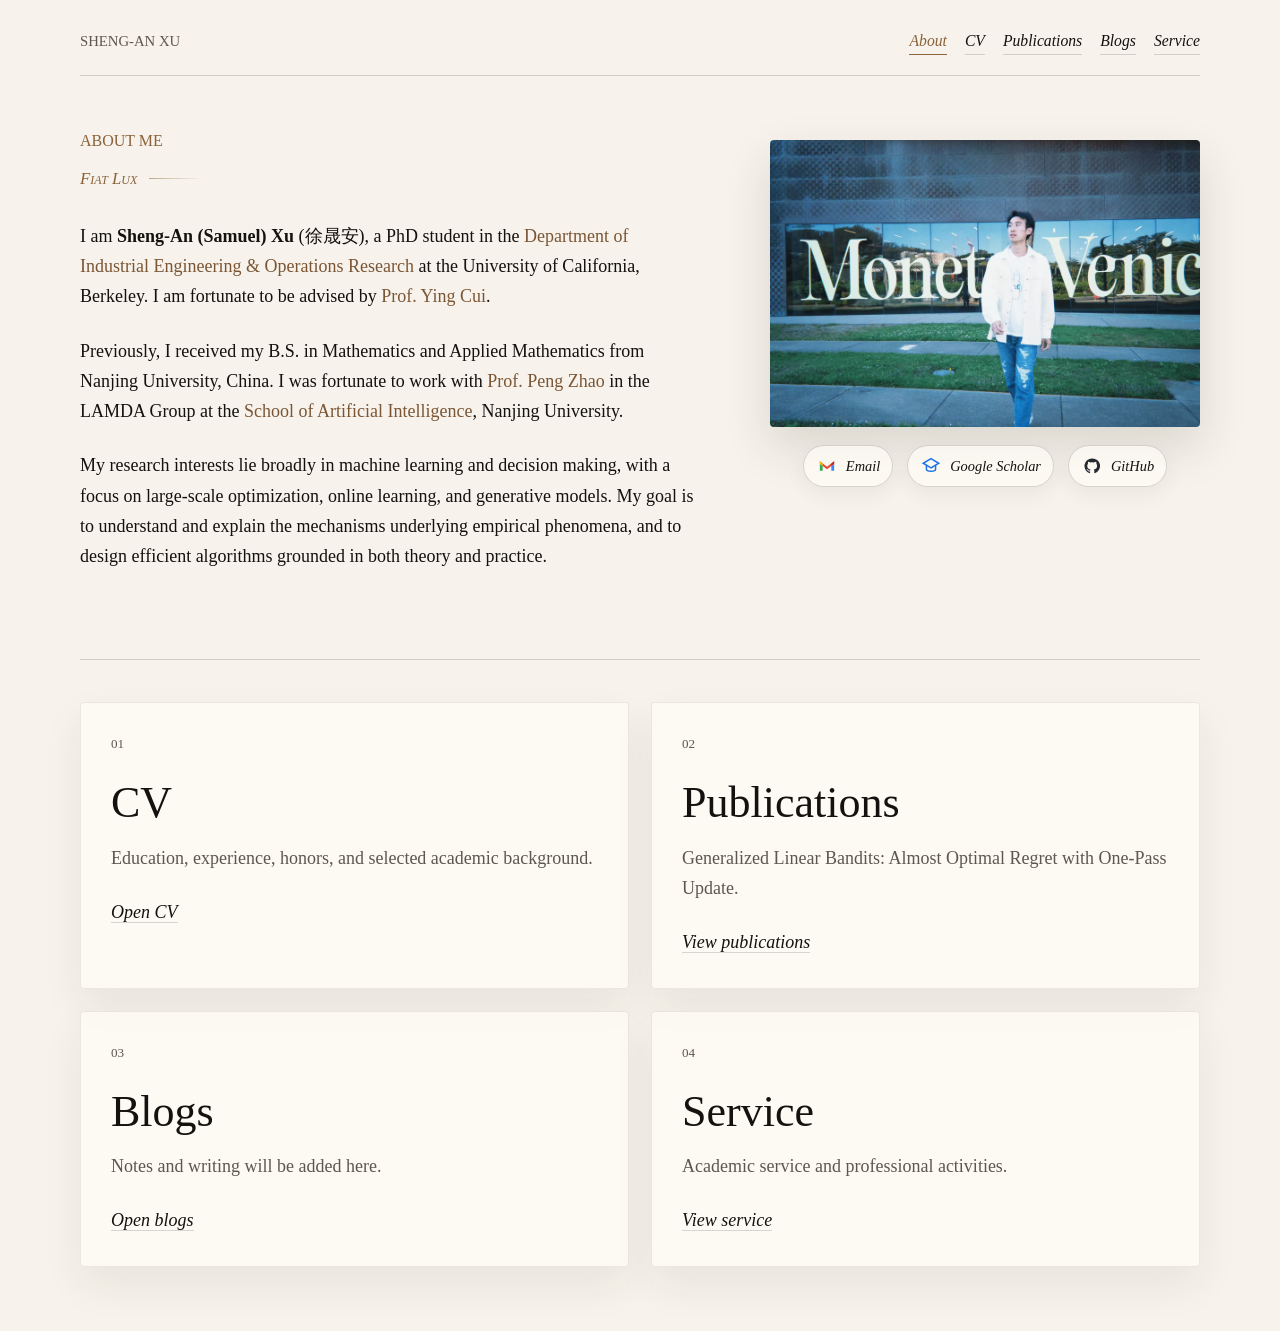
==== commit f4a2a1ef: "Update homepage research interests" ====
--- a/index.html
+++ b/index.html
@@ -40,7 +40,7 @@
             <a href="https://ai.nju.edu.cn/main.psp" target="_blank" rel="noopener">School of Artificial Intelligence</a>, Nanjing University.
           </p>
           <p>
-            My research interests are broadly in decision making, with a focus on online learning, optimization in neural networks, sampling, high-dimensional statistics, and reinforcement learning.
+            My research interests lie broadly in machine learning and decision making, with a focus on large-scale optimization, online learning, and generative models. My goal is to understand and explain the mechanisms underlying empirical phenomena, and to design efficient algorithms grounded in both theory and practice.
           </p>
         </div>
       </div>
--- a/Samuel@files/jemdoc.css
+++ b/Samuel@files/jemdoc.css
@@ -230,18 +230,6 @@
   color: var(--ink);
 }
 
-.about-copy p,
-.module p,
-.cv-item p,
-.cv-item li,
-.skill-grid p,
-.quiet-card p,
-.pub-venue {
-  text-align: justify;
-  text-justify: inter-word;
-  hyphens: auto;
-}
-
 .modules {
   display: grid;
   grid-template-columns: repeat(2, minmax(0, 1fr));
@@ -608,17 +596,6 @@
     justify-content: center;
   }
 
-  .about-copy p,
-  .module p,
-  .cv-item p,
-  .cv-item li,
-  .skill-grid p,
-  .quiet-card p,
-  .pub-venue {
-    text-align: left;
-    hyphens: none;
-  }
-
   .info-list div,
   .cv-item,
   .publication-item {
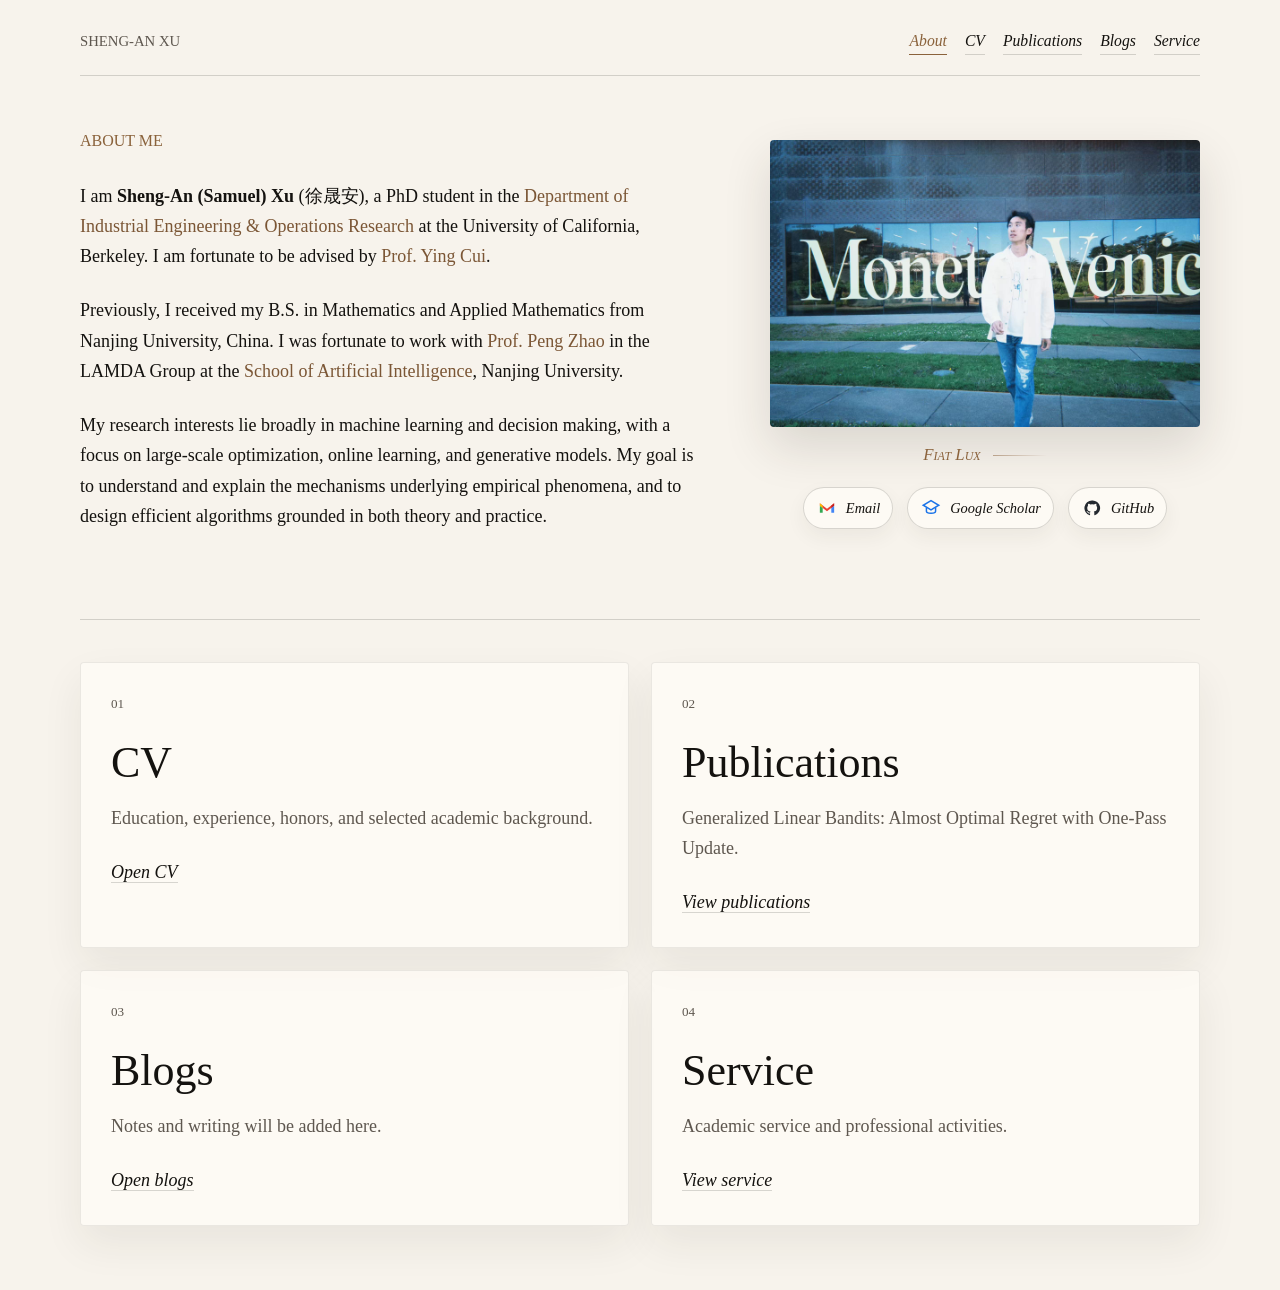
==== commit baf89cc6: "Move motto under profile figure" ====
--- a/index.html
+++ b/index.html
@@ -25,7 +25,6 @@
       <div class="about-text">
         <div class="identity">
           <h1 id="about-title">About me</h1>
-          <p class="latin-motto">Fiat Lux</p>
         </div>
 
         <div class="about-copy">
@@ -47,6 +46,7 @@
 
       <figure class="hero-figure">
         <img src="./400.JPG" alt="Sheng-An Xu at the Monet exhibition">
+        <p class="latin-motto" style="display: flex; justify-content: center; margin: 14px 0 0;">Fiat Lux</p>
         <figcaption class="profile-links" aria-label="Profile links">
           <a class="profile-link gmail-link" href="mailto:shengan_xu@berkeley.edu" aria-label="Email Sheng-An Xu">
             <span class="icon gmail-icon" aria-hidden="true">
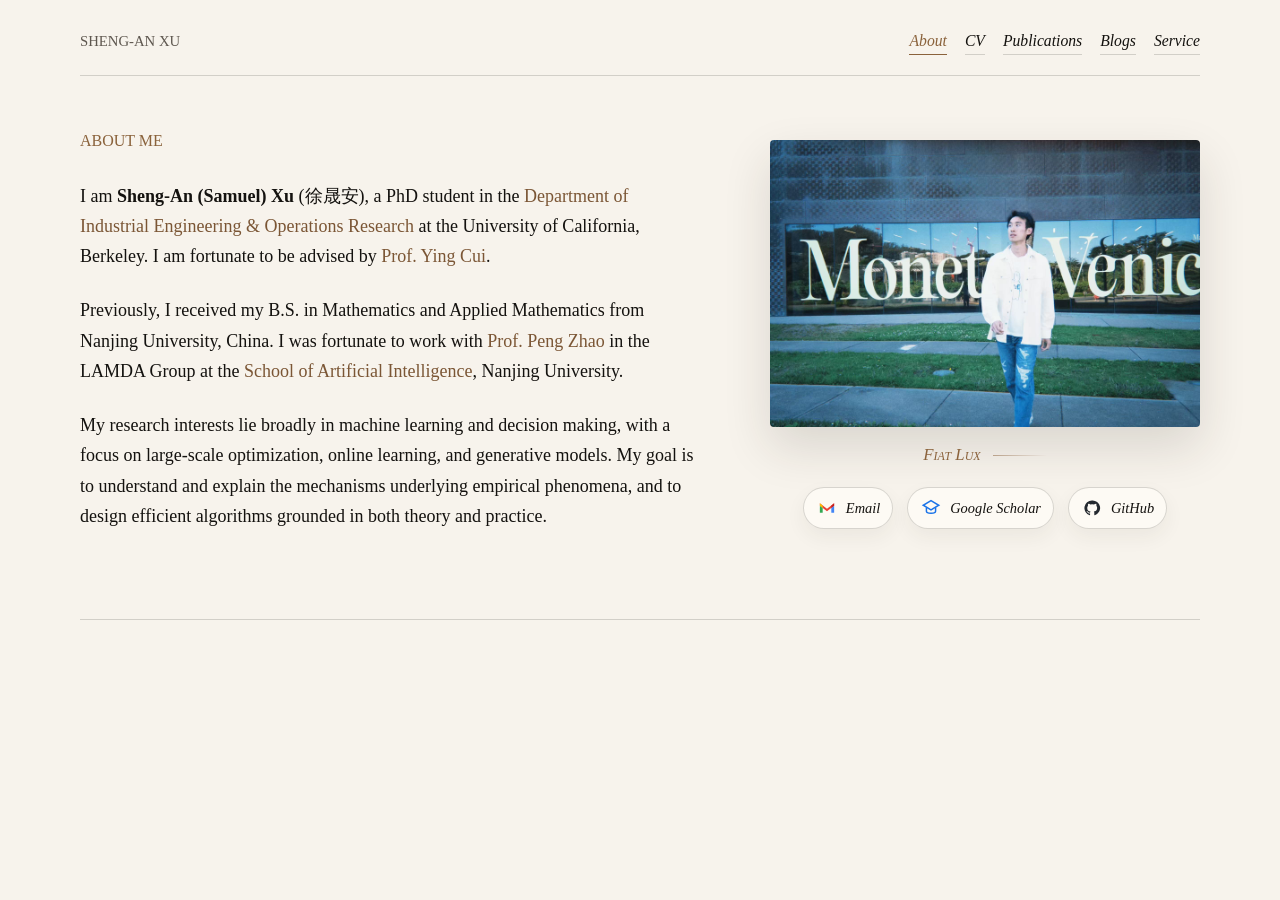
==== commit 6d3b924e: "Remove homepage module cards Co-Authored-By: Claude Opus 5 (1M context) <noreply@anthropic.com>" ====
--- a/index.html
+++ b/index.html
@@ -81,36 +81,6 @@
         </figcaption>
       </figure>
     </section>
-
-    <section class="modules" aria-label="Homepage modules">
-      <article class="module">
-        <p class="module-label">01</p>
-        <h2>CV</h2>
-        <p>Education, experience, honors, and selected academic background.</p>
-        <a href="./cv.html">Open CV</a>
-      </article>
-
-      <article class="module">
-        <p class="module-label">02</p>
-        <h2>Publications</h2>
-        <p>Generalized Linear Bandits: Almost Optimal Regret with One-Pass Update.</p>
-        <a href="./publications.html">View publications</a>
-      </article>
-
-      <article class="module">
-        <p class="module-label">03</p>
-        <h2>Blogs</h2>
-        <p>Notes and writing will be added here.</p>
-        <a href="./blogs.html">Open blogs</a>
-      </article>
-
-      <article class="module">
-        <p class="module-label">04</p>
-        <h2>Service</h2>
-        <p>Academic service and professional activities.</p>
-        <a href="./service.html">View service</a>
-      </article>
-    </section>
   </main>
 </body>
 </html>
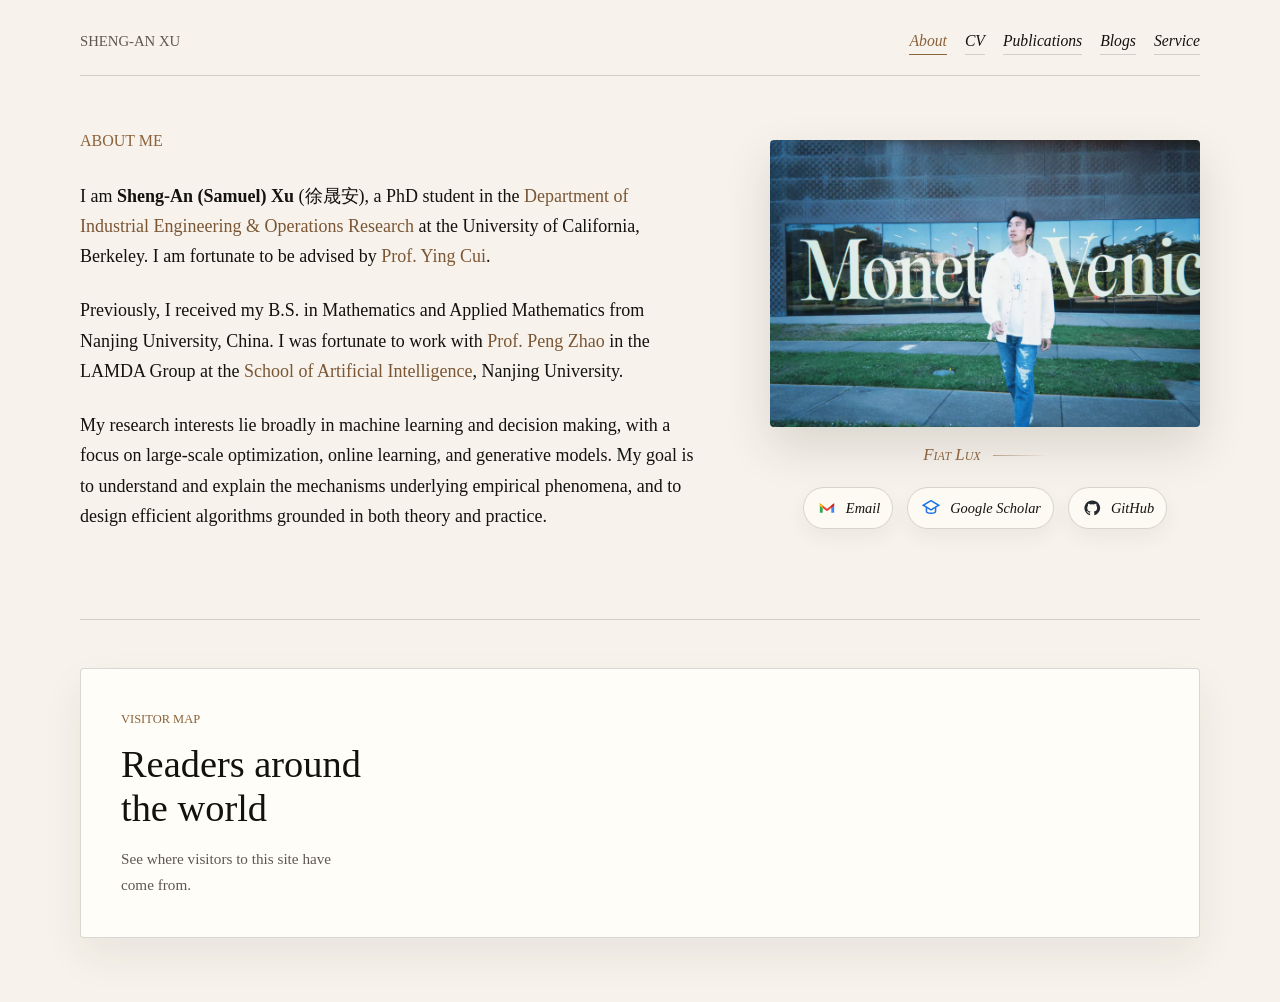
==== commit 92fb34b6: "Update Scholar link and visitor map design" ====
--- a/index.html
+++ b/index.html
@@ -7,6 +7,52 @@
   <link rel="stylesheet" href="./Samuel@files/jemdoc.css" type="text/css">
   <link rel="icon" href="data:,">
   <title>Sheng-An (Samuel) Xu</title>
+  <style>
+    .visitor-map {
+      display: grid;
+      grid-template-columns: minmax(0, 1fr) minmax(0, 590px);
+      align-items: center;
+      gap: clamp(28px, 5vw, 64px);
+      margin-top: 48px;
+      padding: clamp(24px, 4vw, 40px);
+      background: var(--paper-strong);
+      border: 1px solid var(--line);
+      border-radius: 4px;
+      box-shadow: var(--soft-shadow);
+    }
+
+    .visitor-map-label {
+      margin: 0 0 12px;
+      color: var(--accent);
+      font-size: 0.78rem;
+      text-transform: uppercase;
+    }
+
+    .visitor-map h2 {
+      max-width: 14ch;
+      font-size: clamp(1.8rem, 3vw, 2.6rem);
+      line-height: 1.15;
+    }
+
+    .visitor-map-description {
+      max-width: 30ch;
+      margin: 16px 0 0;
+      color: var(--muted);
+      font-size: 0.95rem;
+    }
+
+    .visitor-map-graphic {
+      min-width: 0;
+      overflow: hidden;
+      background: #38545a;
+      border-radius: 4px;
+    }
+
+    @media (max-width: 760px) {
+      .visitor-map { grid-template-columns: 1fr; }
+      .visitor-map h2, .visitor-map-description { max-width: none; }
+    }
+  </style>
 </head>
 <body>
   <main class="page">
@@ -61,7 +107,7 @@
             </span>
             <span>Email</span>
           </a>
-          <a class="profile-link scholar-link" href="https://scholar.google.com/citations?user=dIqdd3AAAAAJ&hl=en" target="_blank" rel="noopener" aria-label="Google Scholar profile">
+          <a class="profile-link scholar-link" href="https://scholar.google.com/citations?user=NziLUywAAAAJ&hl=en" target="_blank" rel="noopener" aria-label="Google Scholar profile">
             <span class="icon scholar-icon" aria-hidden="true">
               <svg viewBox="0 0 24 24" focusable="false">
                 <path d="M12 4l8.5 5L12 14 3.5 9 12 4z" fill="none" stroke="currentColor" stroke-width="1.6"/>
@@ -81,6 +127,17 @@
         </figcaption>
       </figure>
     </section>
+
+    <section class="visitor-map" aria-labelledby="visitor-map-title">
+      <div class="visitor-map-copy">
+        <p class="visitor-map-label">Visitor map</p>
+        <h2 id="visitor-map-title">Readers around the world</h2>
+        <p class="visitor-map-description">See where visitors to this site have come from.</p>
+      </div>
+      <div class="visitor-map-graphic">
+        <script type="text/javascript" id="mapmyvisitors" src="https://mapmyvisitors.com/map.js?cl=dac8a6&amp;w=a&amp;t=tt&amp;d=xekuENbjmhl56r6hR4VfaEEKlAzeSku97NZYEZ5x7Kc&amp;co=38545a&amp;ct=fffdf7&amp;cmo=c7825c&amp;cmn=d6a35d"></script>
+      </div>
+    </section>
   </main>
 </body>
 </html>
